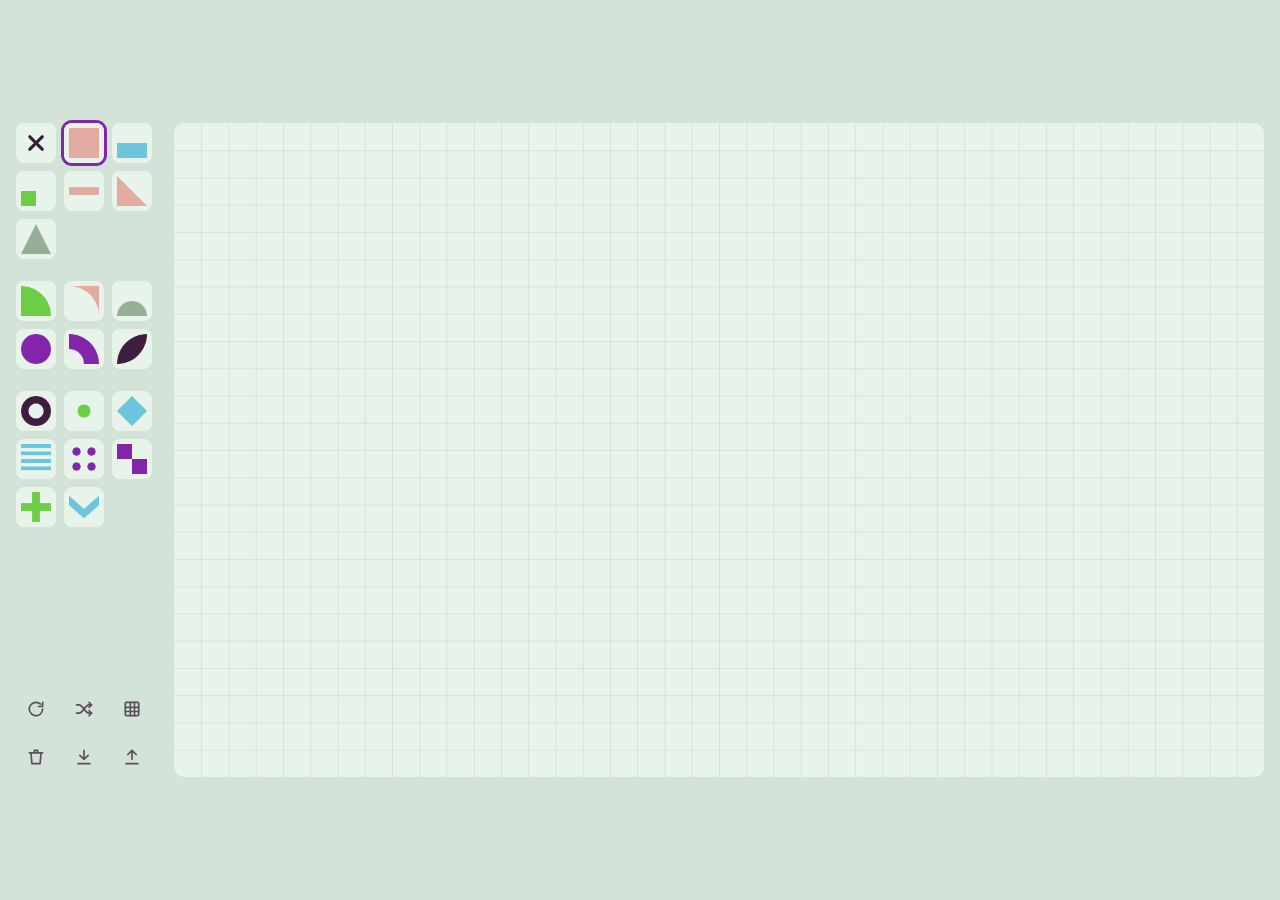
==== grid-toy/index.html @ 07f3c6a0 "Add experiments hub with grid toy and placeholders Root index.html links to each experiment. grid to" ====
<!doctype html>
<html lang="en">
<head>
<meta charset="utf-8">
<meta name="viewport" content="width=device-width, initial-scale=1">
<title>Grid Toy</title>
<style>
  :root { --page: #ece8e2; --ink: #222; --hover: rgba(0,0,0,.06); --sel: #222; }
  * { box-sizing: border-box; }
  html, body { margin: 0; height: 100%; }
  /* no native long-press behaviour: callouts, selection, magnifier, tap flash, image drag */
  * { -webkit-user-select: none; user-select: none; -webkit-touch-callout: none; -webkit-tap-highlight-color: transparent; -webkit-user-drag: none; }
  html, body { overscroll-behavior: none; }
  body { background: var(--page); color: var(--ink); display: flex; overflow: hidden; }
  #side { flex: none; display: flex; flex-direction: column; justify-content: space-between; gap: 16px; padding: 16px 0 16px 10px; }
  #palette { touch-action: pan-x pan-y; overflow-y: auto; display: grid; grid-template-columns: repeat(3, 40px); gap: 8px; align-content: start; padding: 6px; scrollbar-width: none; }
  #palette::-webkit-scrollbar { display: none; }
  .gap { grid-column: 1 / -1; height: 6px; }
  .tile { width: 40px; height: 40px; border-radius: 8px; cursor: pointer; display: block; }
  .tile.sel { box-shadow: 0 0 0 3px var(--sel); }
  #tools { display: grid; grid-template-columns: repeat(3, 40px); gap: 8px; padding: 6px; }
  button { width: 40px; height: 40px; border: 0; border-radius: 8px; background: transparent; color: var(--ink); cursor: pointer; display: grid; place-items: center; padding: 0; opacity: .75; }
  button:hover { background: var(--hover); opacity: 1; }
  button.off { opacity: .35; }
  button.armed { background: #e5484d; color: #fff; opacity: 1; }
  button svg { width: 20px; height: 20px; fill: none; stroke: currentColor; stroke-width: 2; stroke-linecap: round; stroke-linejoin: round; }
  #stage { flex: 1; min-width: 0; display: grid; place-items: center; padding: 16px; }
  @media (max-width: 700px) { /* phones: palette becomes a strip along the bottom */
    body { flex-direction: column-reverse; }
    #side { flex-direction: row; padding: 0 12px 12px; gap: 12px; }
    #palette, #tools { grid-auto-flow: column; grid-template-columns: none; grid-template-rows: repeat(2, 40px); }
    #palette { overflow-x: auto; overflow-y: hidden; flex: 1; }
    .gap { grid-column: auto; grid-row: span 2; width: 4px; height: auto; }
    #stage { padding: 12px; }
  }
  #map { display: block; border-radius: 10px; cursor: crosshair; touch-action: none; }
</style>
</head>
<body>
<aside id="side">
  <div id="palette"></div>
  <div id="tools">
    <button id="rotate" title="Rotate (R)"><svg viewBox="0 0 24 24"><path d="M20 12a8 8 0 1 1-2.34-5.66"/><path d="M20 4v5h-5"/></svg></button>
    <button id="shuffle" title="New colours"><svg viewBox="0 0 24 24"><path d="M3 7h3c5 0 7 10 12 10h3"/><path d="M3 17h3c5 0 7-10 12-10h3"/><path d="M18 4l3 3-3 3M18 14l3 3-3 3"/></svg></button>
    <button id="grid" title="Grid lines"><svg viewBox="0 0 24 24"><rect x="4" y="4" width="16" height="16" rx="1"/><path d="M4 10h16M4 15h16M10 4v16M15 4v16"/></svg></button>
    <button id="clear" title="Clear all (tap twice)"><svg viewBox="0 0 24 24"><path d="M4 7h16M10 7V4h4v3M6 7l1 13h10l1-13"/></svg></button>
    <button id="export" title="Save to file"><svg viewBox="0 0 24 24"><path d="M12 4v11M7 10l5 5 5-5M5 20h14"/></svg></button>
    <button id="import" title="Open file"><svg viewBox="0 0 24 24"><path d="M12 15V4M7 9l5-5 5 5M5 20h14"/></svg></button>
    <input id="file" type="file" accept=".json,application/json" hidden>
  </div>
</aside>
<main id="stage"><canvas id="map"></canvas></main>

<script>
(() => {
  const COLS = 40, ROWS = 24, CELL = 32;
  const STORE = 'grid-toy-flat-v1';

  // ---------------- colour palette ----------------
  const rnd = (a, b) => a + Math.random() * (b - a);
  const clamp = v => Math.max(0, Math.min(100, v));
  function hsl(h, s, l) { // returns rgb() so colours can be blended during palette fades
    h = ((h % 360) + 360) % 360; s = clamp(s) / 100; l = clamp(l) / 100;
    const k = n => (n + h / 30) % 12, a = s * Math.min(l, 1 - l), f = n => l - a * Math.max(-1, Math.min(k(n) - 3, 9 - k(n), 1));
    return `rgb(${Math.round(f(0) * 255)},${Math.round(f(8) * 255)},${Math.round(f(4) * 255)})`;
  }
  const parse = c => { const m = c.match(/[\d.]+/g).map(Number); return [m[0], m[1], m[2], m[3] ?? 1]; };
  function mix(a, b, t) { const x = parse(a), y = parse(b), v = x.map((n, i) => n + (y[i] - n) * t);
    return `rgba(${v[0] | 0},${v[1] | 0},${v[2] | 0},${v[3].toFixed(3)})`; }
  const SCHEMES = {
    Analogous: [0, 25, -25, 50],
    Complementary: [0, 180, 20, 200],
    Triadic: [0, 120, 240, 30],
    'Split complementary': [0, 150, 210, 30],
    Tetradic: [0, 90, 180, 270],
    Monochrome: [0, 0, 6, -6],
  };
  let pal, schemeName;
  function newPalette() {
    const names = Object.keys(SCHEMES); schemeName = names[(Math.random() * names.length) | 0];
    const h = rnd(0, 360), s = rnd(50, 74), dark = Math.random() < 0.4;
    let lights = [rnd(50, 58), rnd(60, 68), rnd(40, 48), rnd(68, 76)];
    if (schemeName === 'Monochrome') lights = [34, 48, 62, 76];
    const cols = SCHEMES[schemeName].map((o, i) => hsl(h + o, s + rnd(-10, 6), lights[i]));
    cols.push(dark ? hsl(h + 20, 30, 94) : hsl(h + 20, 14, 64));   // cream on dark, warm grey on light
    cols.push(dark ? hsl(h + 200, 18, 42) : hsl(h + 200, 35, 18));  // slate on dark, ink on light
    const pageL = dark ? 8 : 86, selI = [0, 1, 2, 3].reduce((a, b) => Math.abs(lights[b] - pageL) > Math.abs(lights[a] - pageL) ? b : a);
    pal = { cols, sel: cols[selI], dark, page: dark ? hsl(h + 200, 25, 8) : hsl(h + 30, 22, 86), ink: dark ? hsl(h + 30, 30, 92) : hsl(h + 200, 30, 16), bg: dark ? hsl(h + 200, 25, 12) : hsl(h + 30, 30, 93), line: dark ? 'rgba(255,255,255,.06)' : 'rgba(0,0,0,.07)' };
  }
  // ---------------- flat shapes (32x32 cell, drawn before rotation) ----------------
  const R = 32, PI = Math.PI;
  const rect = (g, x, y, w, h) => g.rect(x, y, w, h);
  const poly = (g, pts) => { g.moveTo(...pts[0]); for (const p of pts.slice(1)) g.lineTo(...p); g.closePath(); };
  const circ = (g, x, y, r, ccw) => { g.moveTo(x + r, y); g.arc(x, y, r, 0, 2 * PI, !!ccw); };
  const SHAPES = [
    { id: 'square', name: 'Square', cat: 'Blocks', path: g => rect(g, 0, 0, R, R) },
    { id: 'half', name: 'Half', cat: 'Blocks', path: g => rect(g, 0, 16, R, 16) },
    { id: 'quarter', name: 'Quarter', cat: 'Blocks', path: g => rect(g, 0, 16, 16, 16) },
    { id: 'bar', name: 'Bar', cat: 'Blocks', path: g => rect(g, 0, 12, R, 8) },
    { id: 'diag', name: 'Diagonal', cat: 'Blocks', path: g => poly(g, [[0, 0], [R, R], [0, R]]) },
    { id: 'peak', name: 'Peak', cat: 'Blocks', path: g => poly(g, [[0, R], [16, 0], [R, R]]) },
    { id: 'qcircle', name: 'Quarter circle', cat: 'Curves', path: g => { g.moveTo(0, R); g.arc(0, R, R, -PI / 2, 0); g.closePath(); } },
    { id: 'concave', name: 'Concave', cat: 'Curves', path: g => { g.moveTo(0, 0); g.lineTo(R, 0); g.lineTo(R, R); g.arc(0, R, R, 0, -PI / 2, true); g.closePath(); } },
    { id: 'semi', name: 'Semicircle', cat: 'Curves', path: g => { g.moveTo(0, R); g.arc(16, R, 16, PI, 0); g.closePath(); } },
    { id: 'circle', name: 'Circle', cat: 'Curves', path: g => circ(g, 16, 16, 16) },
    { id: 'qring', name: 'Arc', cat: 'Curves', path: g => { g.moveTo(0, 0); g.arc(0, R, R, -PI / 2, 0); g.lineTo(16, R); g.arc(0, R, 16, 0, -PI / 2, true); g.closePath(); } },
    { id: 'leaf', name: 'Leaf', cat: 'Curves', path: g => { g.moveTo(0, R); g.arc(R, R, R, PI, 1.5 * PI); g.arc(0, 0, R, 0, PI / 2); g.closePath(); } },
    { id: 'ring', name: 'Ring', cat: 'Patterns', path: g => { circ(g, 16, 16, 16); circ(g, 16, 16, 8, true); } },
    { id: 'dot', name: 'Dot', cat: 'Patterns', path: g => circ(g, 16, 16, 7) },
    { id: 'diamond', name: 'Diamond', cat: 'Patterns', path: g => poly(g, [[16, 0], [R, 16], [16, R], [0, 16]]) },
    { id: 'stripes', name: 'Stripes', cat: 'Patterns', path: g => { for (let i = 0; i < 4; i++) rect(g, 0, i * 8, R, 4); } },
    { id: 'dots', name: 'Dots', cat: 'Patterns', path: g => { for (const x of [8, 24]) for (const y of [8, 24]) circ(g, x, y, 4.5); } },
    { id: 'checker', name: 'Checker', cat: 'Patterns', path: g => { rect(g, 0, 0, 16, 16); rect(g, 16, 16, 16, 16); } },
    { id: 'plus', name: 'Plus', cat: 'Patterns', path: g => { rect(g, 12, 0, 8, R); rect(g, 0, 12, 12, 8); rect(g, 20, 12, 12, 8); } },
    { id: 'chevron', name: 'Chevron', cat: 'Patterns', path: g => poly(g, [[0, 4], [16, 18], [R, 4], [R, 14], [16, 28], [0, 14]]) },
  ];
  const BY_ID = Object.fromEntries(SHAPES.map(s => [s.id, s]));

  // every shape gets its own colour from the palette; both reshuffle on each load
  const SLOTS = [0, 1, 2, 3, 0, 1, 2, 3, 4, 5];
  function reshuffle() {
    newPalette();
    const ids = SHAPES.map(s => s.id);
    for (let i = ids.length - 1; i > 0; i--) { const j = (Math.random() * (i + 1)) | 0; [ids[i], ids[j]] = [ids[j], ids[i]]; }
    const off = (Math.random() * SLOTS.length) | 0;
    pal.of = {}; ids.forEach((id, i) => pal.of[id] = pal.cols[SLOTS[(i + off) % SLOTS.length]]);
  }
  reshuffle();

  function drawTile(g, s, col, rot, x, y) {
    g.save(); g.translate(x + 16, y + 16); g.rotate(rot * PI / 2); g.translate(-16, -16);
    g.beginPath(); s.path(g); g.fillStyle = col; g.fill('evenodd');
    g.restore();
  }

  // ---------------- state ----------------
  let map = new Array(COLS * ROWS).fill(null); // each cell: null or [shapeId, rotation]
  let selShape = 'square', selRot = 0, showGrid = true;

  const say = () => {};
  const serialize = () => ({ version: 4, cols: COLS, rows: ROWS, cells: map });
  function save() { try { localStorage.setItem(STORE, JSON.stringify(serialize())); } catch (e) {} }
  function load(d) {
    if (!d || !Array.isArray(d.cells)) throw new Error('not a Grid Toy file');
    const w = d.cols || COLS, h = d.rows || ROWS, next = new Array(COLS * ROWS).fill(null);
    for (let y = 0; y < Math.min(h, ROWS); y++) for (let x = 0; x < Math.min(w, COLS); x++) {
      const v = d.cells[y * w + x];
      if (Array.isArray(v) && BY_ID[v[0]]) next[y * COLS + x] = [v[0], Math.abs(v[v.length - 1] | 0) % 4]; // older saves were [shape, colour, rotation]
    }
    map = next;
  }
  try { const raw = localStorage.getItem(STORE); if (raw) load(JSON.parse(raw)); } catch (e) {}

  // ---------------- sidebar ----------------
  const palette = document.getElementById('palette');
  const previews = [];
  const ERASER = { id: 'erase', name: 'Eraser', cat: 'Blocks' }; // first tile of the set, no separate group
  function drawEraser(g, x, y, col) { // an X
    g.save(); g.strokeStyle = col; g.lineWidth = 2.5; g.lineCap = 'round';
    g.beginPath(); g.moveTo(x + 11, y + 11); g.lineTo(x + 21, y + 21); g.moveTo(x + 21, y + 11); g.lineTo(x + 11, y + 21); g.stroke(); g.restore();
  }
  const ALL = [ERASER, ...SHAPES];
  let prevCat = null;
  for (const s of ALL) {
    if (prevCat && s.cat !== prevCat) { const g = document.createElement('div'); g.className = 'gap'; palette.appendChild(g); }
    prevCat = s.cat;
    const c = document.createElement('canvas'); c.className = 'tile'; c.dataset.id = s.id; c.title = s.name;
    const r = Math.max(2, Math.round(devicePixelRatio || 1)); c.width = c.height = 32 * r;
    c.onclick = () => { selShape = s.id; refreshSidebar(); }; palette.appendChild(c);
    previews.push([s, c, r]);
  }
  function refreshSidebar() {
    const root = document.documentElement.style;
    root.setProperty('--page', pal.page); root.setProperty('--ink', pal.ink); root.setProperty('--sel', pal.sel); root.setProperty('--hover', pal.dark ? 'rgba(255,255,255,.08)' : 'rgba(0,0,0,.06)');
    for (const [s, cv, r] of previews) {
      const g = cv.getContext('2d'); g.setTransform(r, 0, 0, r, 0, 0);
      g.fillStyle = pal.bg; g.fillRect(0, 0, 32, 32);
      if (s === ERASER) drawEraser(g, 0, 0, pal.ink); else { g.save(); g.translate(4, 4); g.scale(.75, .75); drawTile(g, s, pal.of[s.id], selRot, 0, 0); g.restore(); }
    }
    for (const el of palette.querySelectorAll('.tile')) el.classList.toggle('sel', el.dataset.id === selShape);
  }
  refreshSidebar();

  // ---------------- map ----------------
  const cv = document.getElementById('map');
  const dpr = Math.max(1, Math.round(devicePixelRatio || 1));
  const W = COLS * CELL, H = ROWS * CELL;
  const ctx = cv.getContext('2d');
  const stage = document.getElementById('stage');
  function fit() { // scale the board to fill the space beside the palette
    const pad = innerWidth <= 700 ? 24 : 32, sc = Math.min((stage.clientWidth - pad) / W, (stage.clientHeight - pad) / H), k = dpr * Math.max(1, sc);
    cv.style.width = W * sc + 'px'; cv.style.height = H * sc + 'px';
    cv.width = Math.round(W * k); cv.height = Math.round(H * k); ctx.setTransform(k, 0, 0, k, 0, 0); render();
    // line the palette up with the board's top edge and the buttons with its bottom edge
    const side = document.getElementById('side'), b = cv.getBoundingClientRect(), wide = innerWidth > 700;
    side.style.paddingTop = wide ? b.top - 6 + 'px' : ''; side.style.paddingBottom = wide ? innerHeight - b.bottom - 6 + 'px' : '';
  }
  addEventListener('resize', fit);
  let hover = null;

  function render() {
    ctx.fillStyle = pal.bg; ctx.fillRect(0, 0, W, H);
    if (showGrid) {
      ctx.strokeStyle = pal.line; ctx.lineWidth = 1; ctx.beginPath();
      for (let i = 1; i < COLS; i++) { ctx.moveTo(i * CELL + .5, 0); ctx.lineTo(i * CELL + .5, H); }
      for (let i = 1; i < ROWS; i++) { ctx.moveTo(0, i * CELL + .5); ctx.lineTo(W, i * CELL + .5); }
      ctx.stroke();
    }
    const at = i => [(i % COLS) * CELL, ((i / COLS) | 0) * CELL];
    for (let i = 0; i < map.length; i++) if (map[i]) drawTile(ctx, BY_ID[map[i][0]], pal.of[map[i][0]], map[i][1], ...at(i));
    if (hover != null) {
      const [x, y] = at(hover);
      if (selShape === 'erase') drawEraser(ctx, x, y, pal.ink);
      else { ctx.globalAlpha = .5; drawTile(ctx, BY_ID[selShape], pal.of[selShape], selRot, x, y); ctx.globalAlpha = 1; }
    }
  }
  let raf = 0; const queue = () => { if (!raf) raf = requestAnimationFrame(() => { raf = 0; render(); }); };

  // ---------------- painting ----------------
  let painting = 0, last = null, dirty = false, tapCell = null; // painting: 1 place, 2 erase
  function cellAt(e) {
    const r = cv.getBoundingClientRect();
    const x = Math.floor((e.clientX - r.left) * W / r.width / CELL), y = Math.floor((e.clientY - r.top) * H / r.height / CELL);
    return x >= 0 && y >= 0 && x < COLS && y < ROWS ? y * COLS + x : null;
  }
  function apply(i) {
    if (i == null) return;
    const v = painting === 2 || selShape === 'erase' ? null : [selShape, selRot];
    const cur = map[i];
    if ((cur && v && cur.join() === v.join()) || (!cur && !v)) return;
    map[i] = v; dirty = true;
  }
  function line(a, b) { // fill the gaps on fast drags
    let x0 = a % COLS, y0 = (a / COLS) | 0; const x1 = b % COLS, y1 = (b / COLS) | 0;
    const dx = Math.abs(x1 - x0), dy = -Math.abs(y1 - y0), sx = x0 < x1 ? 1 : -1, sy = y0 < y1 ? 1 : -1; let err = dx + dy;
    for (;;) { apply(y0 * COLS + x0); if (x0 === x1 && y0 === y1) break; const e2 = 2 * err;
      if (e2 >= dy) { err += dy; x0 += sx; } if (e2 <= dx) { err += dx; y0 += sy; } }
  }
  addEventListener('contextmenu', e => e.preventDefault());
  addEventListener('selectstart', e => e.preventDefault());
  addEventListener('dragstart', e => e.preventDefault());
  addEventListener('touchstart', e => { if (e.target === cv) e.preventDefault(); }, { passive: false }); // stops iOS long-press magnifier/callout on the board
  cv.addEventListener('pointerdown', e => {
    if (e.button !== 0 && e.button !== 2) return;
    painting = e.button === 2 ? 2 : 1; cv.setPointerCapture(e.pointerId);
    last = cellAt(e);
    const cur = last != null && map[last];
    // pressing on a tile of the selected shape might be a tap-to-rotate: decide on release
    if (painting === 1 && cur && cur[0] === selShape) tapCell = last; else apply(last);
    queue();
  });
  cv.addEventListener('pointermove', e => {
    const i = cellAt(e); hover = painting === 2 ? null : i;
    if (painting && i != null && i !== last) tapCell = null; // it's a drag, not a tap
    if (painting && i != null && tapCell == null) { last != null ? line(last, i) : apply(i); last = i; }
    queue();
  });
  const stop = e => {
    if (!painting) return;
    if (tapCell != null && e.type === 'pointerup' && cellAt(e) === tapCell) { // a clean tap on a matching tile rotates it
      const cur = map[tapCell]; map[tapCell] = [cur[0], (cur[1] + 1) % 4]; selRot = map[tapCell][1]; dirty = true; refreshSidebar(); queue();
    }
    tapCell = null; painting = 0; last = null; if (dirty) { save(); dirty = false; }
  };
  cv.addEventListener('pointerup', stop); cv.addEventListener('pointercancel', stop);
  cv.addEventListener('pointerleave', () => { hover = null; queue(); });
  function rotate(d) { selRot = (selRot + d + 4) % 4; refreshSidebar(); queue(); }
  document.getElementById('rotate').onclick = () => rotate(1);
  cv.addEventListener('wheel', e => { e.preventDefault(); rotate(e.deltaY > 0 ? 1 : -1); }, { passive: false });
  addEventListener('keydown', e => { if (e.key === 'r' || e.key === 'R') rotate(e.shiftKey ? -1 : 1); });

  // ---------------- buttons ----------------
  // shuffle fades the whole screen (page, board, tiles, swatches, ring) together from JS
  let fading = 0;
  document.getElementById('shuffle').onclick = () => {
    const from = pal; cancelAnimationFrame(fading); reshuffle(); const to = pal, t0 = performance.now(), DUR = 450;
    const keys = ['page', 'ink', 'sel', 'bg', 'line'];
    const step = now => {
      const p = Math.min(1, (now - t0) / DUR), t = p < .5 ? 2 * p * p : 1 - (-2 * p + 2) ** 2 / 2; // ease in-out
      const v = { ...to, of: {} };
      for (const k of keys) v[k] = mix(from[k], to[k], t);
      for (const id in to.of) v.of[id] = mix(from.of[id], to.of[id], t);
      pal = p < 1 ? v : to; refreshSidebar(); render();
      if (p < 1) fading = requestAnimationFrame(step); else pal = to;
    };
    fading = requestAnimationFrame(step);
  };
  const gridBtn = document.getElementById('grid');
  gridBtn.onclick = () => { showGrid = !showGrid; gridBtn.classList.toggle('off', !showGrid); queue(); };
  // confirm() is blocked in some embedded previews, so clearing asks for a second tap instead
  const clearBtn = document.getElementById('clear'); let armed = 0;
  clearBtn.onclick = () => {
    if (!armed) { clearBtn.classList.add('armed'); armed = setTimeout(() => { armed = 0; clearBtn.classList.remove('armed'); }, 2500); return; }
    clearTimeout(armed); armed = 0; clearBtn.classList.remove('armed');
    map.fill(null); save(); queue();
  };
  document.getElementById('export').onclick = () => {
    const a = document.createElement('a'); a.href = URL.createObjectURL(new Blob([JSON.stringify(serialize())], { type: 'application/json' }));
    a.download = 'grid-toy.json'; document.body.appendChild(a); a.click(); a.remove(); setTimeout(() => URL.revokeObjectURL(a.href), 1000);
    say('Exported grid-toy.json');
  };
  const file = document.getElementById('file');
  document.getElementById('import').onclick = () => file.click();
  file.onchange = async () => {
    const f = file.files[0]; file.value = ''; if (!f) return;
    try { load(JSON.parse(await f.text())); save(); queue(); say('Imported ' + f.name); }
    catch (e) { say('Could not read that file: ' + e.message); }
  };

  fit();
})();
</script>
</body>
</html>
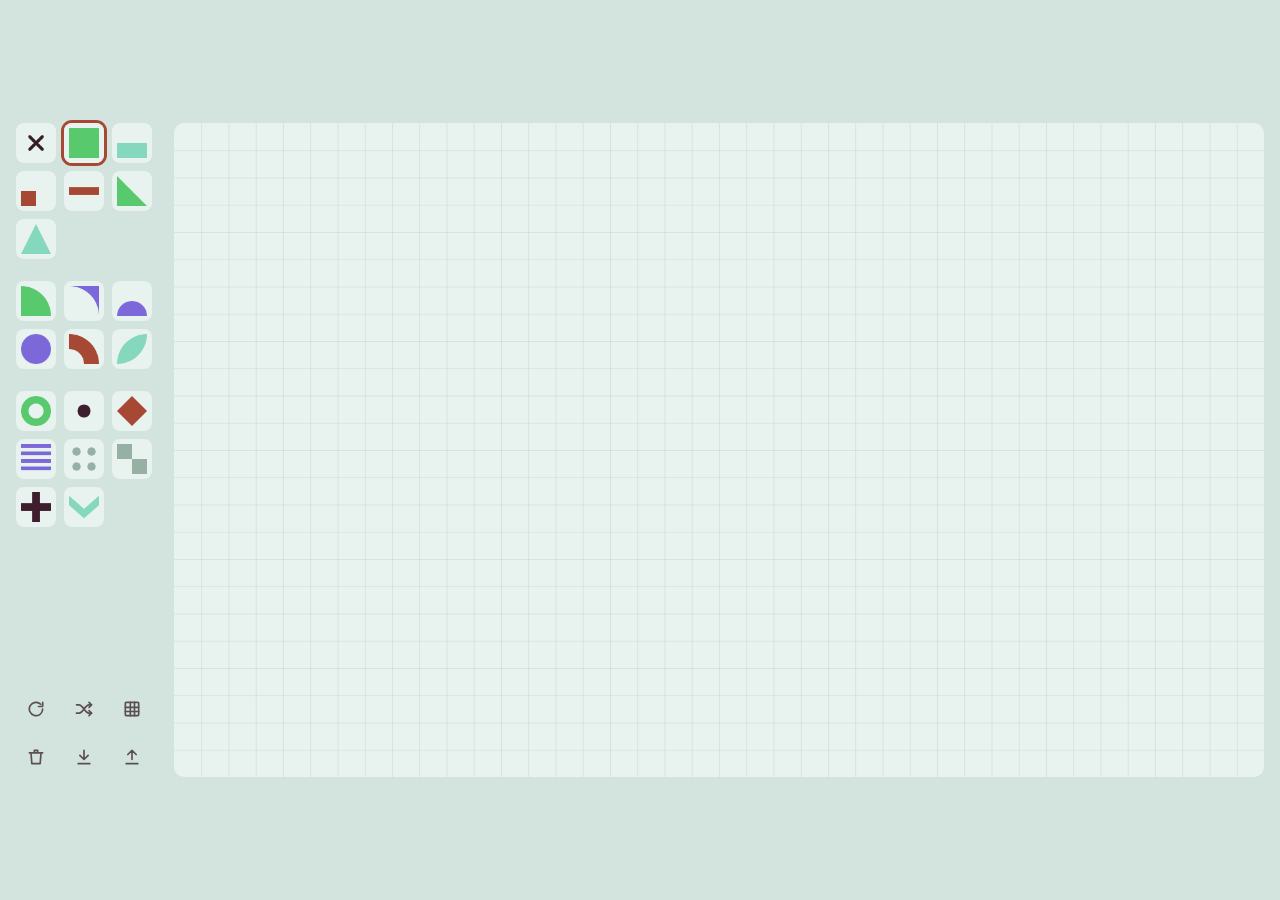
==== commit 75da2f6b: "grid toy: snap tiles to device pixels so there are no seams When the board is scaled to a non-intege" ====
--- a/grid-toy/index.html
+++ b/grid-toy/index.html
@@ -127,8 +127,16 @@
   }
   reshuffle();
 
-  function drawTile(g, s, col, rot, x, y) {
-    g.save(); g.translate(x + 16, y + 16); g.rotate(rot * PI / 2); g.translate(-16, -16);
+  // k = device pixels per board unit. When given, the cell is snapped to whole device pixels so
+  // neighbouring tiles share exact edges (no anti-aliased seams when the board is scaled).
+  function drawTile(g, s, col, rot, x, y, k) {
+    let x0 = x, y0 = y, w = 32, h = 32;
+    g.save();
+    if (k) { // work in whole device pixels so float error can't leave partly covered edge pixels
+      x0 = Math.round(x * k); y0 = Math.round(y * k); w = Math.round((x + 32) * k) - x0; h = Math.round((y + 32) * k) - y0;
+      g.setTransform(1, 0, 0, 1, 0, 0);
+    }
+    g.translate(x0 + w / 2, y0 + h / 2); g.scale(w / 32, h / 32); g.rotate(rot * PI / 2); g.translate(-16, -16);
     g.beginPath(); s.path(g); g.fillStyle = col; g.fill('evenodd');
     g.restore();
   }
@@ -187,10 +195,12 @@
   const W = COLS * CELL, H = ROWS * CELL;
   const ctx = cv.getContext('2d');
   const stage = document.getElementById('stage');
+  let K = 1;
   function fit() { // scale the board to fill the space beside the palette
     const pad = innerWidth <= 700 ? 24 : 32, sc = Math.min((stage.clientWidth - pad) / W, (stage.clientHeight - pad) / H), k = dpr * Math.max(1, sc);
     cv.style.width = W * sc + 'px'; cv.style.height = H * sc + 'px';
-    cv.width = Math.round(W * k); cv.height = Math.round(H * k); ctx.setTransform(k, 0, 0, k, 0, 0); render();
+    cv.width = Math.round(W * k); cv.height = Math.round(H * k);
+    K = cv.width / W; ctx.setTransform(K, 0, 0, K, 0, 0); render();
     // line the palette up with the board's top edge and the buttons with its bottom edge
     const side = document.getElementById('side'), b = cv.getBoundingClientRect(), wide = innerWidth > 700;
     side.style.paddingTop = wide ? b.top - 6 + 'px' : ''; side.style.paddingBottom = wide ? innerHeight - b.bottom - 6 + 'px' : '';
@@ -207,11 +217,11 @@
       ctx.stroke();
     }
     const at = i => [(i % COLS) * CELL, ((i / COLS) | 0) * CELL];
-    for (let i = 0; i < map.length; i++) if (map[i]) drawTile(ctx, BY_ID[map[i][0]], pal.of[map[i][0]], map[i][1], ...at(i));
+    for (let i = 0; i < map.length; i++) if (map[i]) drawTile(ctx, BY_ID[map[i][0]], pal.of[map[i][0]], map[i][1], ...at(i), K);
     if (hover != null) {
       const [x, y] = at(hover);
       if (selShape === 'erase') drawEraser(ctx, x, y, pal.ink);
-      else { ctx.globalAlpha = .5; drawTile(ctx, BY_ID[selShape], pal.of[selShape], selRot, x, y); ctx.globalAlpha = 1; }
+      else { ctx.globalAlpha = .5; drawTile(ctx, BY_ID[selShape], pal.of[selShape], selRot, x, y, K); ctx.globalAlpha = 1; }
     }
   }
   let raf = 0; const queue = () => { if (!raf) raf = requestAnimationFrame(() => { raf = 0; render(); }); };
